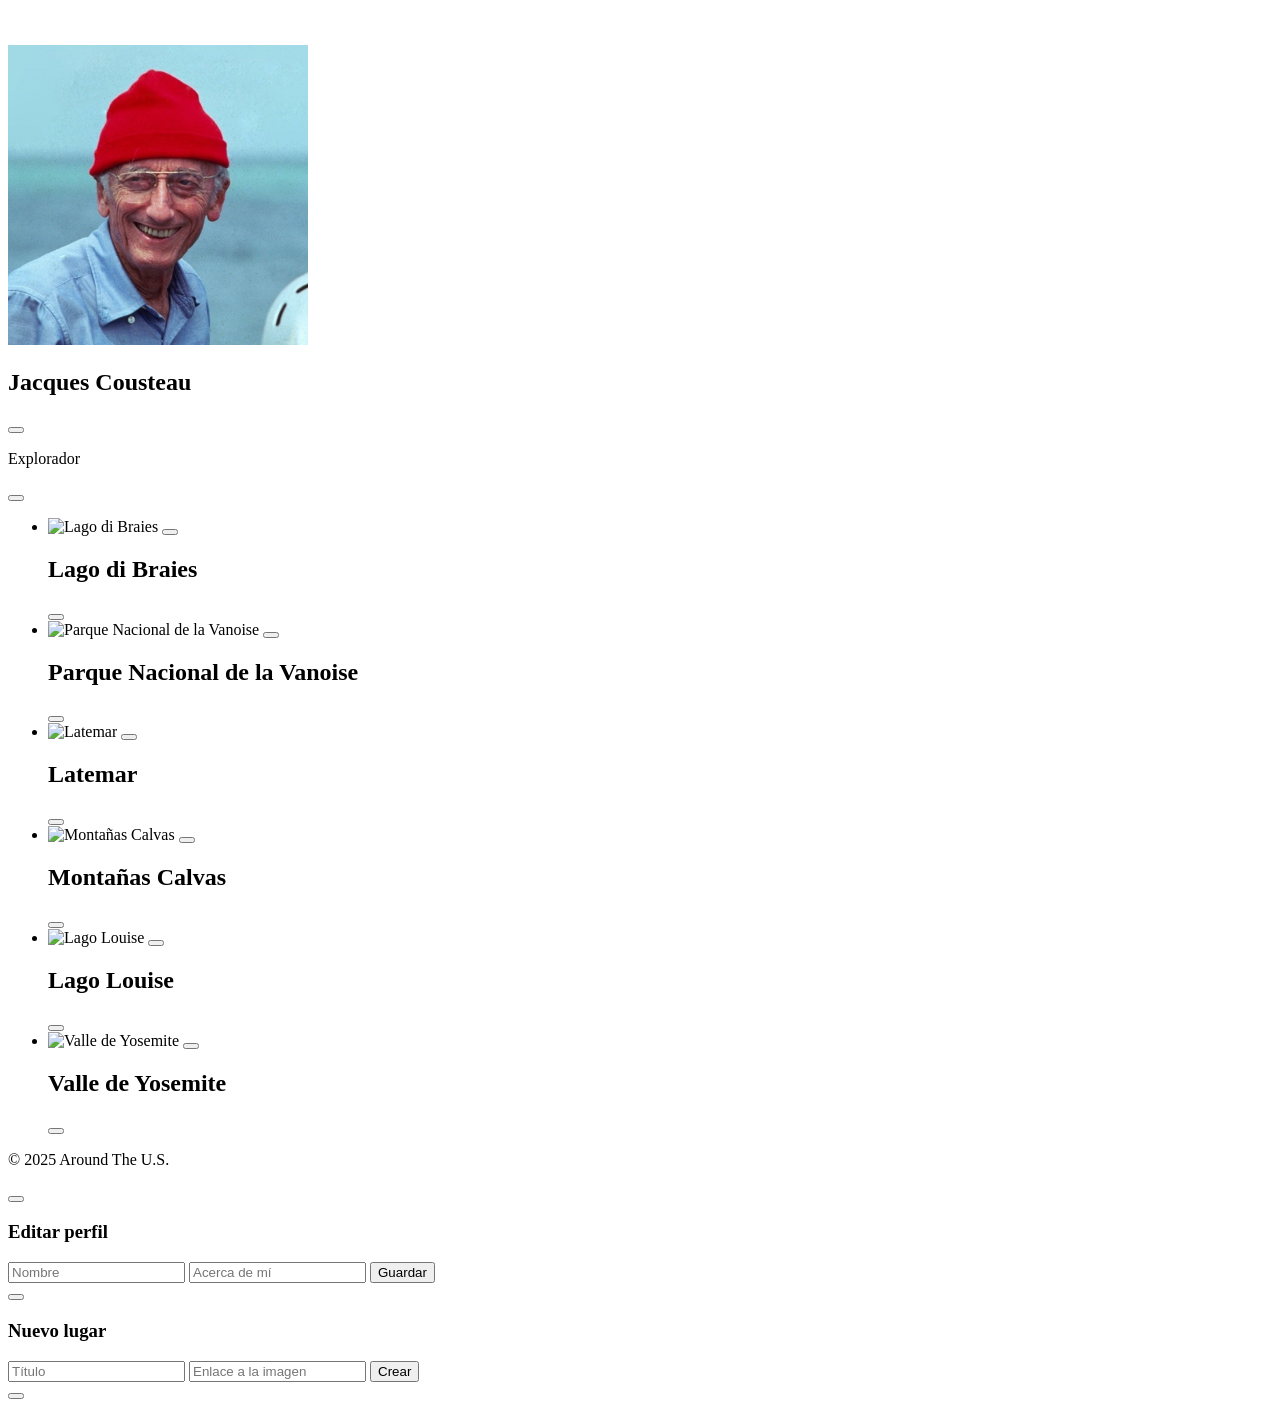
==== index.html @ 1a0306f0 "type=module" ====
<!DOCTYPE html>
<html lang="es">
  <head>
    <meta charset="UTF-8" />
    <meta content="width=device-width, initial-scale=1.0" name="viewport" />
    <meta content="ie=edge" http-equiv="X-UA-Compatible" />
    <title>Around The U.S.</title>
    <link href="./pages/index.css" rel="stylesheet" />
  </head>
  <body class="page">
    <div class="page__content">
      <header class="header page__section">
        <img
          alt="Logotipo Around The U.S."
          class="logo header__logo"
          src="./images/logo.svg"
        />
      </header>
      <main class="content">
        <section class="profile page__section">
          <img class="profile__image" src="./images/avatar.jpg" alt="Avatar" />
          <div class="profile__info">
            <h1 class="profile__title">Jacques Cousteau</h1>
            <button
              aria-label="Editar perfil"
              class="profile__edit-button"
              type="button"
            ></button>
            <p class="profile__description">Explorador</p>
          </div>
          <button
            aria-label="Agregar tarjeta"
            class="profile__add-button"
            type="button"
          ></button>
        </section>
        <section class="cards page__section">
          <ul class="cards__list">
            <!-- Aquí irán las tarjetas generadas por JS -->
          </ul>
        </section>
      </main>
      <footer class="footer page__section">
        <p class="footer__copyright">© 2025 Around The U.S.</p>
      </footer>
      <!-- Popup de edición de perfil -->
      <div class="popup" id="edit-popup">
        <div class="popup__content">
          <button
            aria-label="Cerrar ventana emergente"
            class="popup__close"
            type="button"
          ></button>
          <h3 class="popup__title">Editar perfil</h3>
          <form class="popup__form" name="edit">
            <input
              id="name"
              class="popup__input popup__input_type_name"
              name="name"
              placeholder="Nombre"
              required
              minlength="2"
              maxlength="40"
              type="text"
              autocomplete="off"
            />
            <span class="popup__error" id="name-error"></span>
            <input
              id="description"
              class="popup__input popup__input_type_description"
              name="description"
              placeholder="Acerca de mí"
              required
              minlength="2"
              maxlength="200"
              type="text"
              autocomplete="off"
            />
            <span class="popup__error" id="description-error"></span>
            <button class="button popup__button" type="submit">Guardar</button>
          </form>
        </div>
      </div>
      <!-- Popup para agregar nueva tarjeta -->
      <div class="popup" id="add-popup">
        <div class="popup__content">
          <button
            aria-label="Cerrar ventana emergente"
            class="popup__close"
            type="button"
          ></button>
          <h3 class="popup__title">Nuevo lugar</h3>
          <form class="popup__form" name="new-place">
            <input
              id="place-name"
              class="popup__input popup__input_type_card-name"
              name="place-name"
              placeholder="Título"
              required
              minlength="2"
              maxlength="30"
              type="text"
              autocomplete="off"
            />
            <span class="popup__error" id="place-name-error"></span>
            <input
              id="link"
              class="popup__input popup__input_type_url"
              name="link"
              placeholder="Enlace a la imagen"
              required
              type="url"
              autocomplete="off"
            />
            <span class="popup__error" id="link-error"></span>
            <button class="button popup__button" type="submit">Crear</button>
          </form>
        </div>
      </div>
      <!-- Popup para imagen ampliada -->
      <div class="popup" id="image-popup">
        <div class="popup__content popup__content_content_image">
          <button
            aria-label="Cerrar ventana emergente"
            class="popup__close"
            type="button"
          ></button>
          <img alt="" class="popup__image" src="#" />
          <p class="popup__caption"></p>
        </div>
      </div>
    </div>
    <template id="card-template">
      <li class="card">
        <img class="card__image" src="#" alt="" />
        <button
          aria-label="Eliminar tarjeta"
          class="card__delete-button"
          type="button"
        ></button>
        <div class="card__description">
          <h2 class="card__title"></h2>
          <button
            aria-label="Botón Me gusta"
            class="card__like-button"
            type="button"
          ></button>
        </div>
      </li>
    </template>
  </body>
  <script type="module" src="./scripts/validate.js"></script>
  <script type="module" src="./scripts/index.js"></script>
</html>
---- pages/index.css ----
@import url("../vendor/normalize.css");
@import url("../vendor/fonts.css");

@import url("../blocks/page.css");
@import url("../blocks/header.css");
@import url("../blocks/content.css");
@import url("../blocks/footer.css");
@import url("../blocks/profile.css");
@import url("../blocks/cards.css");
@import url("../blocks/card.css");
@import url("../blocks/popup.css");
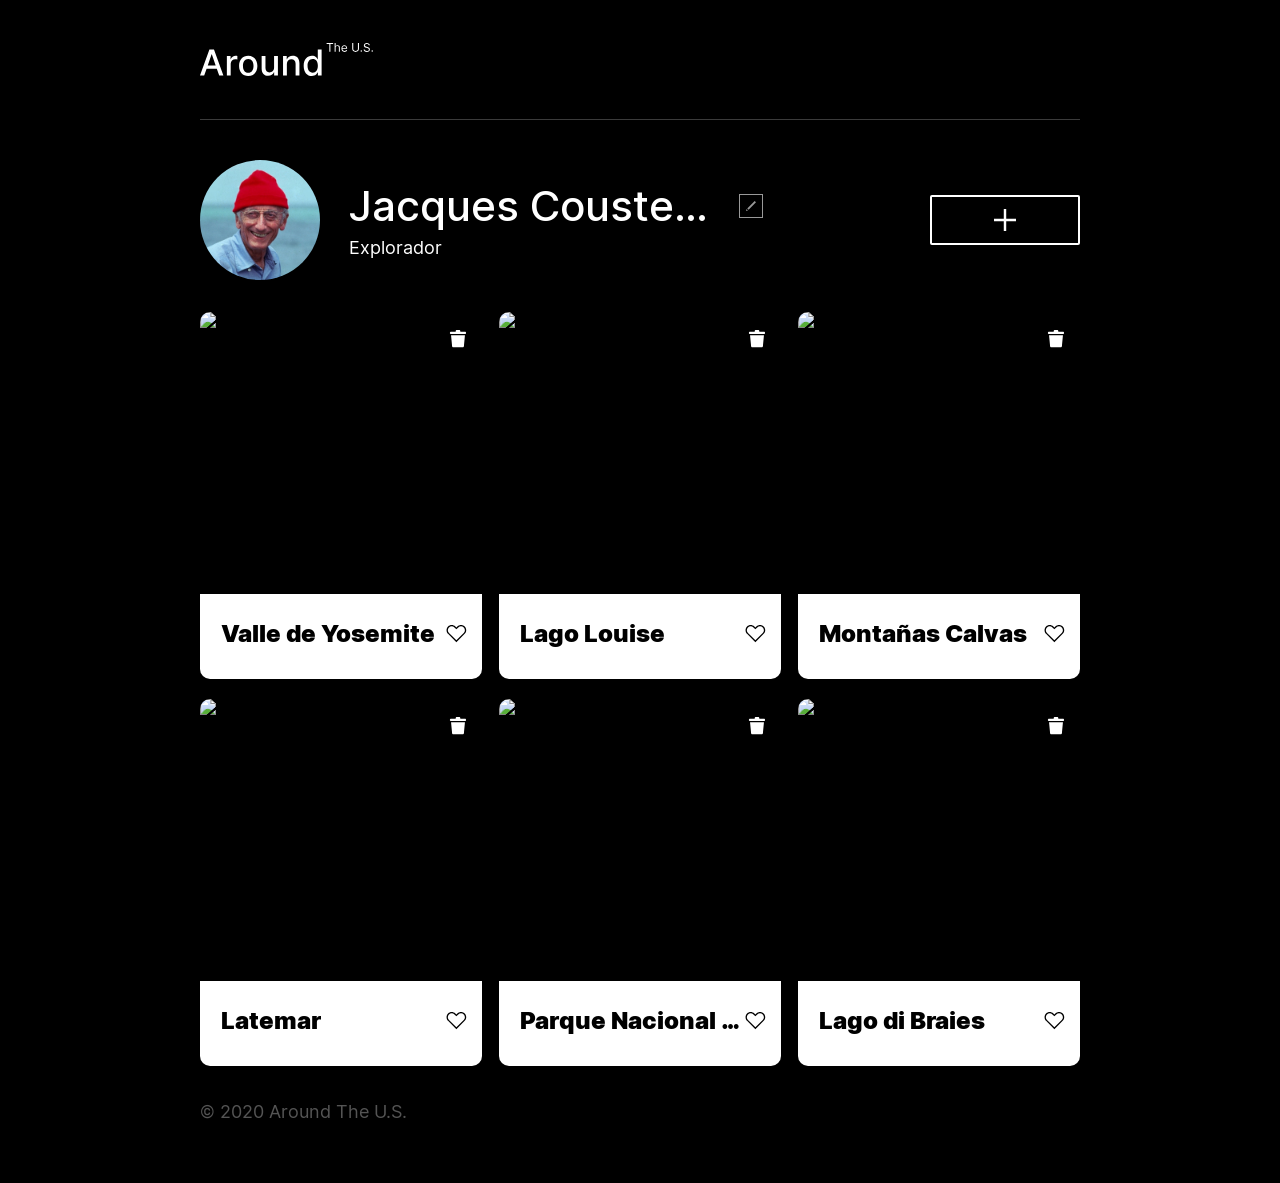
==== commit f2751baa: "Only need few changes" ====
--- a/index.html
+++ b/index.html
@@ -1,154 +1,157 @@
-<!DOCTYPE html>
-<html lang="es">
-  <head>
-    <meta charset="UTF-8" />
-    <meta content="width=device-width, initial-scale=1.0" name="viewport" />
-    <meta content="ie=edge" http-equiv="X-UA-Compatible" />
-    <title>Around The U.S.</title>
-    <link href="./pages/index.css" rel="stylesheet" />
-  </head>
-  <body class="page">
-    <div class="page__content">
-      <header class="header page__section">
-        <img
-          alt="Logotipo Around The U.S."
-          class="logo header__logo"
-          src="./images/logo.svg"
-        />
-      </header>
-      <main class="content">
-        <section class="profile page__section">
-          <img class="profile__image" src="./images/avatar.jpg" alt="Avatar" />
-          <div class="profile__info">
-            <h1 class="profile__title">Jacques Cousteau</h1>
+<DOCUMENT filename="index.html">
+  <!DOCTYPE html>
+  <html lang="es">
+    <head>
+      <meta charset="UTF-8" />
+      <meta content="width=device-width, initial-scale=1.0" name="viewport" />
+      <meta content="ie=edge" http-equiv="X-UA-Compatible" />
+      <title>Around The U.S.</title>
+      <link href="./pages/index.css" rel="stylesheet" />
+    </head>
+    <body class="page">
+      <div class="page__content">
+        <header class="header page__section">
+          <img
+            alt="Logotipo Around The U.S."
+            class="logo header__logo"
+            src="./images/logo.svg"
+          />
+        </header>
+        <main class="content">
+          <section class="profile page__section">
+            <img
+              class="profile__image"
+              src="./images/avatar.jpg"
+              alt="Avatar"
+            />
+            <div class="profile__info">
+              <h1 class="profile__title">Jacques Cousteau</h1>
+              <button
+                aria-label="Editar perfil"
+                class="profile__edit-button"
+                type="button"
+              ></button>
+              <p class="profile__description">Explorador</p>
+            </div>
             <button
-              aria-label="Editar perfil"
-              class="profile__edit-button"
+              aria-label="Agregar tarjeta"
+              class="profile__add-button"
               type="button"
             ></button>
-            <p class="profile__description">Explorador</p>
+          </section>
+          <section class="cards page__section">
+            <ul class="cards__list"></ul>
+          </section>
+        </main>
+        <footer class="footer page__section">
+          <p class="footer__copyright">&copy; 2020 Around The U.S.</p>
+        </footer>
+        <!-- Popup para editar perfil -->
+        <div class="popup" id="edit-popup">
+          <div class="popup__content">
+            <button
+              aria-label="Cerrar ventana emergente"
+              class="popup__close"
+              type="button"
+            ></button>
+            <h3 class="popup__title">Editar perfil</h3>
+            <form class="popup__form" name="edit-profile">
+              <input
+                class="popup__input popup__input_type_name"
+                id="name"
+                maxlength="40"
+                minlength="2"
+                name="name"
+                placeholder="Nombre"
+                required
+                type="text"
+              />
+              <span class="popup__error" id="name-error"></span>
+              <input
+                class="popup__input popup__input_type_link-url"
+                id="description"
+                maxlength="200"
+                minlength="2"
+                name="description"
+                placeholder="Acerca de mí"
+                required
+                type="text"
+              />
+              <span class="popup__error" id="description-error"></span>
+              <button class="button popup__button" type="submit">
+                Guardar
+              </button>
+            </form>
           </div>
+        </div>
+        <!-- Popup para agregar una tarjeta -->
+        <div class="popup" id="new-card-popup">
+          <div class="popup__content">
+            <button
+              aria-label="Cerrar ventana emergente"
+              class="popup__close"
+              type="button"
+            ></button>
+            <h3 class="popup__title">Nuevo lugar</h3>
+            <form class="popup__form" name="new-place">
+              <input
+                class="popup__input popup__input_type_name"
+                id="place-name"
+                maxlength="30"
+                minlength="2"
+                name="name"
+                placeholder="Título"
+                required
+                type="text"
+              />
+              <span class="popup__error" id="place-name-error"></span>
+              <input
+                class="popup__input popup__input_type_link-url"
+                id="link"
+                name="link"
+                placeholder="Enlace a la imagen"
+                required
+                type="url"
+              />
+              <span class="popup__error" id="link-error"></span>
+              <button class="button popup__button" type="submit">
+                Guardar
+              </button>
+            </form>
+          </div>
+        </div>
+        <!-- Popup para imagen ampliada -->
+        <div class="popup" id="image-popup">
+          <div class="popup__content popup__content_content_image">
+            <button
+              aria-label="Cerrar ventana emergente"
+              class="popup__close"
+              type="button"
+            ></button>
+            <img alt="" class="popup__image" src="#" />
+            <p class="popup__caption"></p>
+          </div>
+        </div>
+      </div>
+      <template id="card-template">
+        <li class="card">
+          <img class="card__image" src="#" alt="" />
           <button
-            aria-label="Agregar tarjeta"
-            class="profile__add-button"
+            aria-label="Eliminar tarjeta"
+            class="card__delete-button"
             type="button"
           ></button>
-        </section>
-        <section class="cards page__section">
-          <ul class="cards__list">
-            <!-- Aquí irán las tarjetas generadas por JS -->
-          </ul>
-        </section>
-      </main>
-      <footer class="footer page__section">
-        <p class="footer__copyright">© 2025 Around The U.S.</p>
-      </footer>
-      <!-- Popup de edición de perfil -->
-      <div class="popup" id="edit-popup">
-        <div class="popup__content">
-          <button
-            aria-label="Cerrar ventana emergente"
-            class="popup__close"
-            type="button"
-          ></button>
-          <h3 class="popup__title">Editar perfil</h3>
-          <form class="popup__form" name="edit">
-            <input
-              id="name"
-              class="popup__input popup__input_type_name"
-              name="name"
-              placeholder="Nombre"
-              required
-              minlength="2"
-              maxlength="40"
-              type="text"
-              autocomplete="off"
-            />
-            <span class="popup__error" id="name-error"></span>
-            <input
-              id="description"
-              class="popup__input popup__input_type_description"
-              name="description"
-              placeholder="Acerca de mí"
-              required
-              minlength="2"
-              maxlength="200"
-              type="text"
-              autocomplete="off"
-            />
-            <span class="popup__error" id="description-error"></span>
-            <button class="button popup__button" type="submit">Guardar</button>
-          </form>
-        </div>
-      </div>
-      <!-- Popup para agregar nueva tarjeta -->
-      <div class="popup" id="add-popup">
-        <div class="popup__content">
-          <button
-            aria-label="Cerrar ventana emergente"
-            class="popup__close"
-            type="button"
-          ></button>
-          <h3 class="popup__title">Nuevo lugar</h3>
-          <form class="popup__form" name="new-place">
-            <input
-              id="place-name"
-              class="popup__input popup__input_type_card-name"
-              name="place-name"
-              placeholder="Título"
-              required
-              minlength="2"
-              maxlength="30"
-              type="text"
-              autocomplete="off"
-            />
-            <span class="popup__error" id="place-name-error"></span>
-            <input
-              id="link"
-              class="popup__input popup__input_type_url"
-              name="link"
-              placeholder="Enlace a la imagen"
-              required
-              type="url"
-              autocomplete="off"
-            />
-            <span class="popup__error" id="link-error"></span>
-            <button class="button popup__button" type="submit">Crear</button>
-          </form>
-        </div>
-      </div>
-      <!-- Popup para imagen ampliada -->
-      <div class="popup" id="image-popup">
-        <div class="popup__content popup__content_content_image">
-          <button
-            aria-label="Cerrar ventana emergente"
-            class="popup__close"
-            type="button"
-          ></button>
-          <img alt="" class="popup__image" src="#" />
-          <p class="popup__caption"></p>
-        </div>
-      </div>
-    </div>
-    <template id="card-template">
-      <li class="card">
-        <img class="card__image" src="#" alt="" />
-        <button
-          aria-label="Eliminar tarjeta"
-          class="card__delete-button"
-          type="button"
-        ></button>
-        <div class="card__description">
-          <h2 class="card__title"></h2>
-          <button
-            aria-label="Botón Me gusta"
-            class="card__like-button"
-            type="button"
-          ></button>
-        </div>
-      </li>
-    </template>
-  </body>
-  <script type="module" src="./scripts/validate.js"></script>
-  <script type="module" src="./scripts/index.js"></script>
-</html>
+          <div class="card__description">
+            <h2 class="card__title"></h2>
+            <button
+              aria-label="Botón Me gusta"
+              class="card__like-button"
+              type="button"
+            ></button>
+          </div>
+        </li>
+      </template>
+    </body>
+    <script type="module" src="./scripts/index.js"></script>
+  </html>
+</DOCUMENT>
--- a/pages/index.css
+++ b/pages/index.css
@@ -1,11 +1,10 @@
-@import url("../vendor/normalize.css");
-@import url("../vendor/fonts.css");
-
-@import url("../blocks/page.css");
-@import url("../blocks/header.css");
-@import url("../blocks/content.css");
-@import url("../blocks/footer.css");
-@import url("../blocks/profile.css");
-@import url("../blocks/cards.css");
-@import url("../blocks/card.css");
-@import url("../blocks/popup.css");
+@import "../vendor/normalize.css";
+@import "../vendor/fonts.css";
+@import "../blocks/page.css";
+@import "../blocks/header.css";
+@import "../blocks/profile.css";
+@import "../blocks/cards.css";
+@import "../blocks/card.css";
+@import "../blocks/popup.css";
+@import "../blocks/footer.css";
+@import "../blocks/content.css";
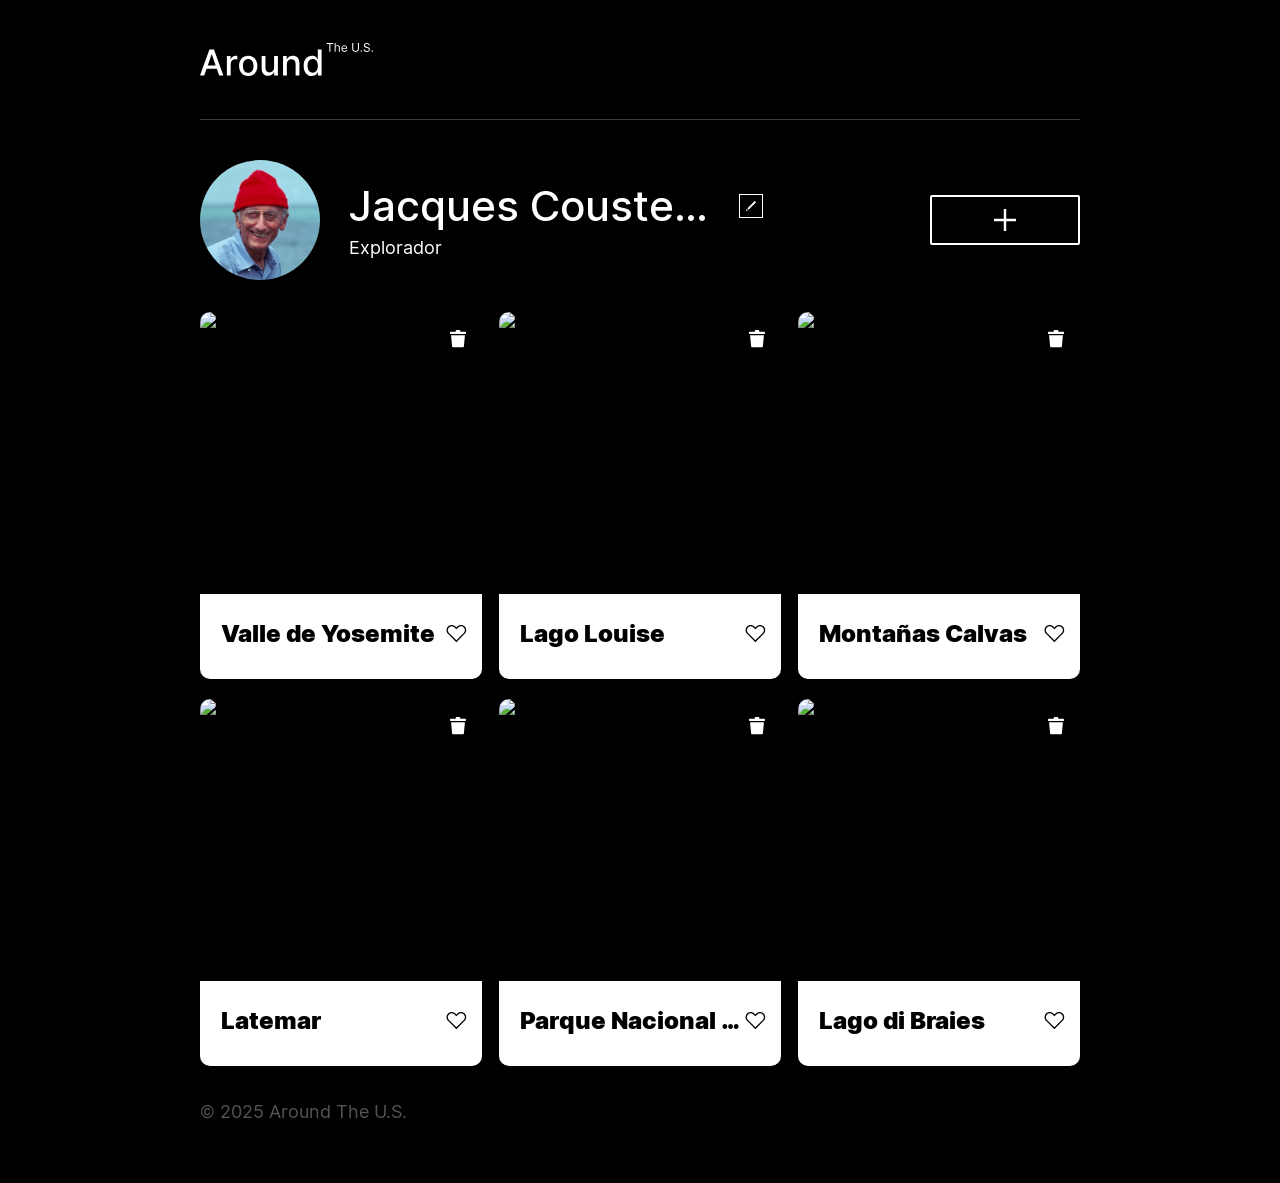
==== commit 575de712: "Final update" ====
--- a/index.html
+++ b/index.html
@@ -1,157 +1,140 @@
-<DOCUMENT filename="index.html">
-  <!DOCTYPE html>
-  <html lang="es">
-    <head>
-      <meta charset="UTF-8" />
-      <meta content="width=device-width, initial-scale=1.0" name="viewport" />
-      <meta content="ie=edge" http-equiv="X-UA-Compatible" />
-      <title>Around The U.S.</title>
-      <link href="./pages/index.css" rel="stylesheet" />
-    </head>
-    <body class="page">
-      <div class="page__content">
-        <header class="header page__section">
-          <img
-            alt="Logotipo Around The U.S."
-            class="logo header__logo"
-            src="./images/logo.svg"
+<!DOCTYPE html>
+<html lang="es">
+  <head>
+    <meta charset="UTF-8" />
+    <meta content="width=device-width, initial-scale=1.0" name="viewport" />
+    <meta content="ie=edge" http-equiv="X-UA-Compatible" />
+    <title>Around The U.S.</title>
+    <link href="./pages/index.css" rel="stylesheet" />
+  </head>
+  <body class="page">
+    <div class="page__content">
+      <header class="header page__section">
+        <img
+          alt="Logotipo Around The U.S."
+          class="logo header__logo"
+          src="./images/logo.svg"
+        />
+      </header>
+      <main class="content">
+        <section class="profile page__section">
+          <img class="profile__image" src="./images/avatar.jpg" alt="Avatar" />
+          <div class="profile__info">
+            <h1 class="profile__title">Jacques Cousteau</h1>
+            <button
+              class="profile__edit-button"
+              type="button"
+              aria-label="Editar perfil"
+            ></button>
+            <p class="profile__description">Explorador</p>
+          </div>
+          <button
+            class="profile__add-button"
+            type="button"
+            aria-label="Añadir nueva tarjeta"
+          ></button>
+        </section>
+        <section class="cards page__section">
+          <ul class="cards__list"></ul>
+        </section>
+      </main>
+      <footer class="footer page__section">
+        <p class="footer__copyright">© 2025 Around The U.S.</p>
+      </footer>
+    </div>
+
+    <!-- Popup Editar Perfil (corregido con ids/classes para profile) -->
+    <div class="popup" id="edit-popup">
+      <div class="popup__content">
+        <button class="popup__close" type="button" aria-label="Cerrar"></button>
+        <h3 class="popup__title">Editar perfil</h3>
+        <form class="popup__form" name="profile">
+          <input
+            id="name"
+            class="popup__input popup__input_type_name"
+            placeholder="Nombre"
+            required
+            minlength="2"
+            maxlength="40"
+            type="text"
+            name="name"
           />
-        </header>
-        <main class="content">
-          <section class="profile page__section">
-            <img
-              class="profile__image"
-              src="./images/avatar.jpg"
-              alt="Avatar"
-            />
-            <div class="profile__info">
-              <h1 class="profile__title">Jacques Cousteau</h1>
-              <button
-                aria-label="Editar perfil"
-                class="profile__edit-button"
-                type="button"
-              ></button>
-              <p class="profile__description">Explorador</p>
-            </div>
-            <button
-              aria-label="Agregar tarjeta"
-              class="profile__add-button"
-              type="button"
-            ></button>
-          </section>
-          <section class="cards page__section">
-            <ul class="cards__list"></ul>
-          </section>
-        </main>
-        <footer class="footer page__section">
-          <p class="footer__copyright">&copy; 2020 Around The U.S.</p>
-        </footer>
-        <!-- Popup para editar perfil -->
-        <div class="popup" id="edit-popup">
-          <div class="popup__content">
-            <button
-              aria-label="Cerrar ventana emergente"
-              class="popup__close"
-              type="button"
-            ></button>
-            <h3 class="popup__title">Editar perfil</h3>
-            <form class="popup__form" name="edit-profile">
-              <input
-                class="popup__input popup__input_type_name"
-                id="name"
-                maxlength="40"
-                minlength="2"
-                name="name"
-                placeholder="Nombre"
-                required
-                type="text"
-              />
-              <span class="popup__error" id="name-error"></span>
-              <input
-                class="popup__input popup__input_type_link-url"
-                id="description"
-                maxlength="200"
-                minlength="2"
-                name="description"
-                placeholder="Acerca de mí"
-                required
-                type="text"
-              />
-              <span class="popup__error" id="description-error"></span>
-              <button class="button popup__button" type="submit">
-                Guardar
-              </button>
-            </form>
-          </div>
-        </div>
-        <!-- Popup para agregar una tarjeta -->
-        <div class="popup" id="new-card-popup">
-          <div class="popup__content">
-            <button
-              aria-label="Cerrar ventana emergente"
-              class="popup__close"
-              type="button"
-            ></button>
-            <h3 class="popup__title">Nuevo lugar</h3>
-            <form class="popup__form" name="new-place">
-              <input
-                class="popup__input popup__input_type_name"
-                id="place-name"
-                maxlength="30"
-                minlength="2"
-                name="name"
-                placeholder="Título"
-                required
-                type="text"
-              />
-              <span class="popup__error" id="place-name-error"></span>
-              <input
-                class="popup__input popup__input_type_link-url"
-                id="link"
-                name="link"
-                placeholder="Enlace a la imagen"
-                required
-                type="url"
-              />
-              <span class="popup__error" id="link-error"></span>
-              <button class="button popup__button" type="submit">
-                Guardar
-              </button>
-            </form>
-          </div>
-        </div>
-        <!-- Popup para imagen ampliada -->
-        <div class="popup" id="image-popup">
-          <div class="popup__content popup__content_content_image">
-            <button
-              aria-label="Cerrar ventana emergente"
-              class="popup__close"
-              type="button"
-            ></button>
-            <img alt="" class="popup__image" src="#" />
-            <p class="popup__caption"></p>
-          </div>
-        </div>
+          <span id="name-error" class="popup__error"></span>
+          <input
+            id="description"
+            class="popup__input popup__input_type_description"
+            placeholder="Acerca de mí"
+            required
+            minlength="2"
+            maxlength="200"
+            type="text"
+            name="description"
+          />
+          <span id="description-error" class="popup__error"></span>
+          <button class="popup__button" type="submit">Guardar</button>
+        </form>
       </div>
-      <template id="card-template">
-        <li class="card">
-          <img class="card__image" src="#" alt="" />
+    </div>
+
+    <!-- Popup Nuevo Lugar (corregido con class para focus) -->
+    <div class="popup" id="new-card-popup">
+      <div class="popup__content">
+        <button class="popup__close" type="button" aria-label="Cerrar"></button>
+        <h3 class="popup__title">Nuevo lugar</h3>
+        <form class="popup__form" name="new-place">
+          <input
+            id="card-name"
+            class="popup__input popup__input_type_card-name"
+            placeholder="Título"
+            required
+            minlength="2"
+            maxlength="30"
+            type="text"
+            name="name"
+          />
+          <span id="card-name-error" class="popup__error"></span>
+          <input
+            id="card-link"
+            class="popup__input popup__input_type_url"
+            placeholder="Enlace a la imagen"
+            required
+            type="url"
+            name="link"
+          />
+          <span id="card-link-error" class="popup__error"></span>
+          <button class="popup__button" type="submit">Guardar</button>
+        </form>
+      </div>
+    </div>
+
+    <!-- Popup Imagen (sin cambios) -->
+    <div class="popup popup_type_image" id="image-popup">
+      <div class="popup__content popup__content_content_image">
+        <button class="popup__close" type="button" aria-label="Cerrar"></button>
+        <img alt="" class="popup__image" src="#" />
+        <p class="popup__caption"></p>
+      </div>
+    </div>
+
+    <!-- Template para Cards (sin cambios) -->
+    <template id="card-template">
+      <li class="card">
+        <img class="card__image" src="#" alt="" />
+        <button
+          aria-label="Eliminar tarjeta"
+          class="card__delete-button"
+          type="button"
+        ></button>
+        <div class="card__description">
+          <h2 class="card__title"></h2>
           <button
-            aria-label="Eliminar tarjeta"
-            class="card__delete-button"
+            aria-label="Botón Me gusta"
+            class="card__like-button"
             type="button"
           ></button>
-          <div class="card__description">
-            <h2 class="card__title"></h2>
-            <button
-              aria-label="Botón Me gusta"
-              class="card__like-button"
-              type="button"
-            ></button>
-          </div>
-        </li>
-      </template>
-    </body>
-    <script type="module" src="./scripts/index.js"></script>
-  </html>
-</DOCUMENT>
+        </div>
+      </li>
+    </template>
+  </body>
+  <script type="module" src="./scripts/index.js"></script>
+</html>
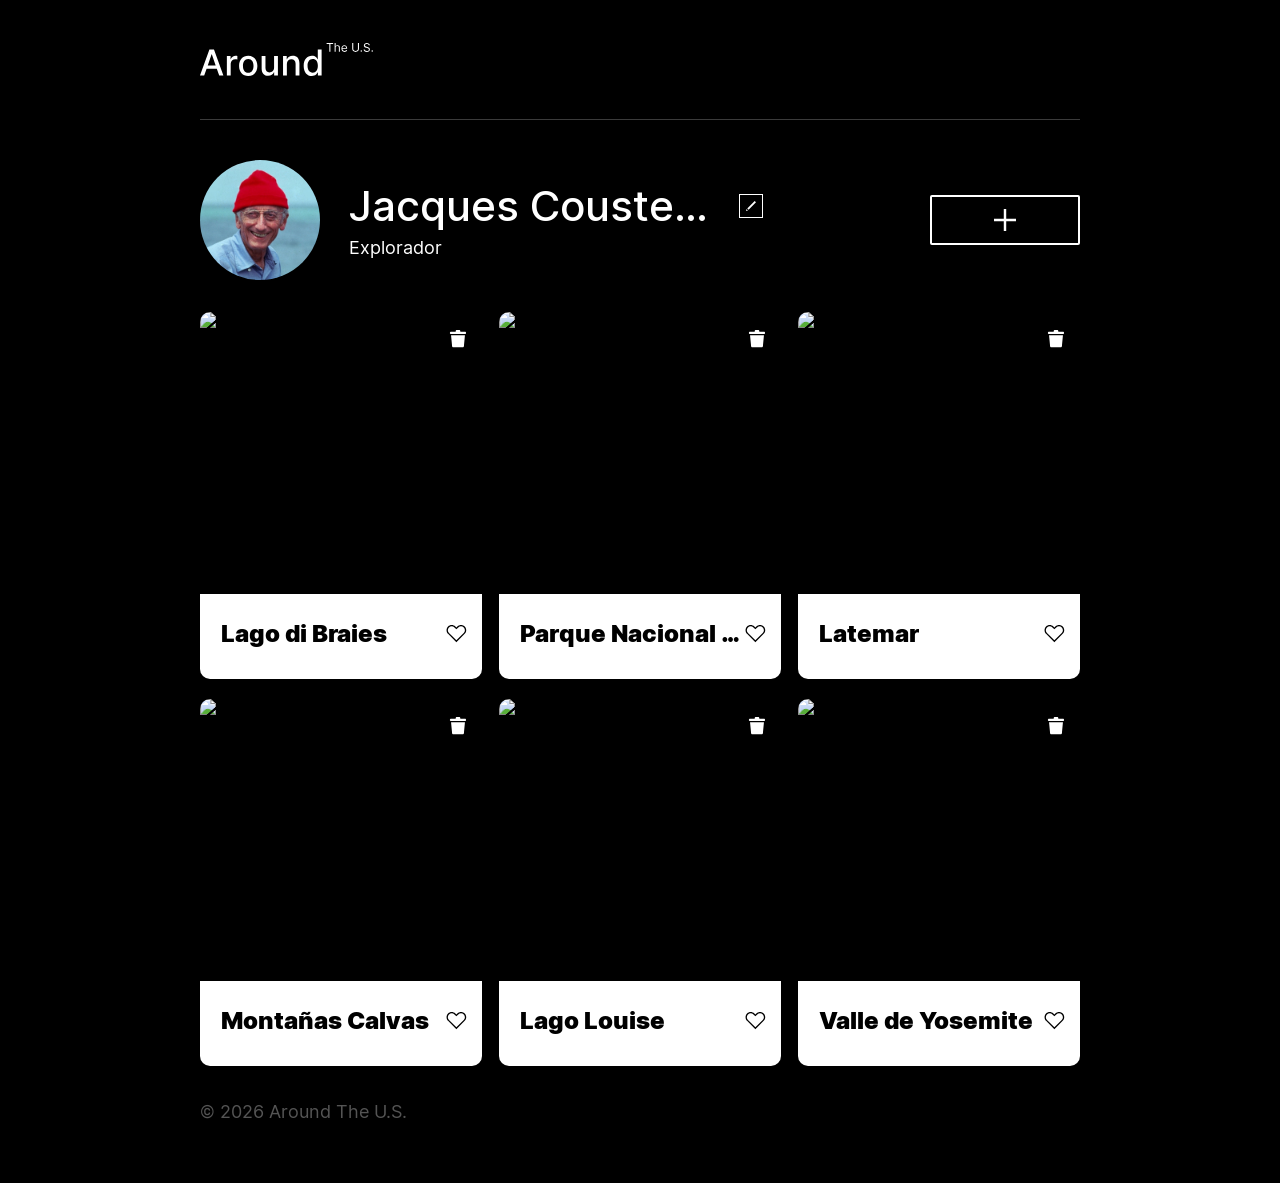
==== commit e5d824d9: "happy new year 2026" ====
--- a/index.html
+++ b/index.html
@@ -39,7 +39,7 @@
         </section>
       </main>
       <footer class="footer page__section">
-        <p class="footer__copyright">© 2025 Around The U.S.</p>
+        <p class="footer__copyright">© 2026 Around The U.S.</p>
       </footer>
     </div>
 
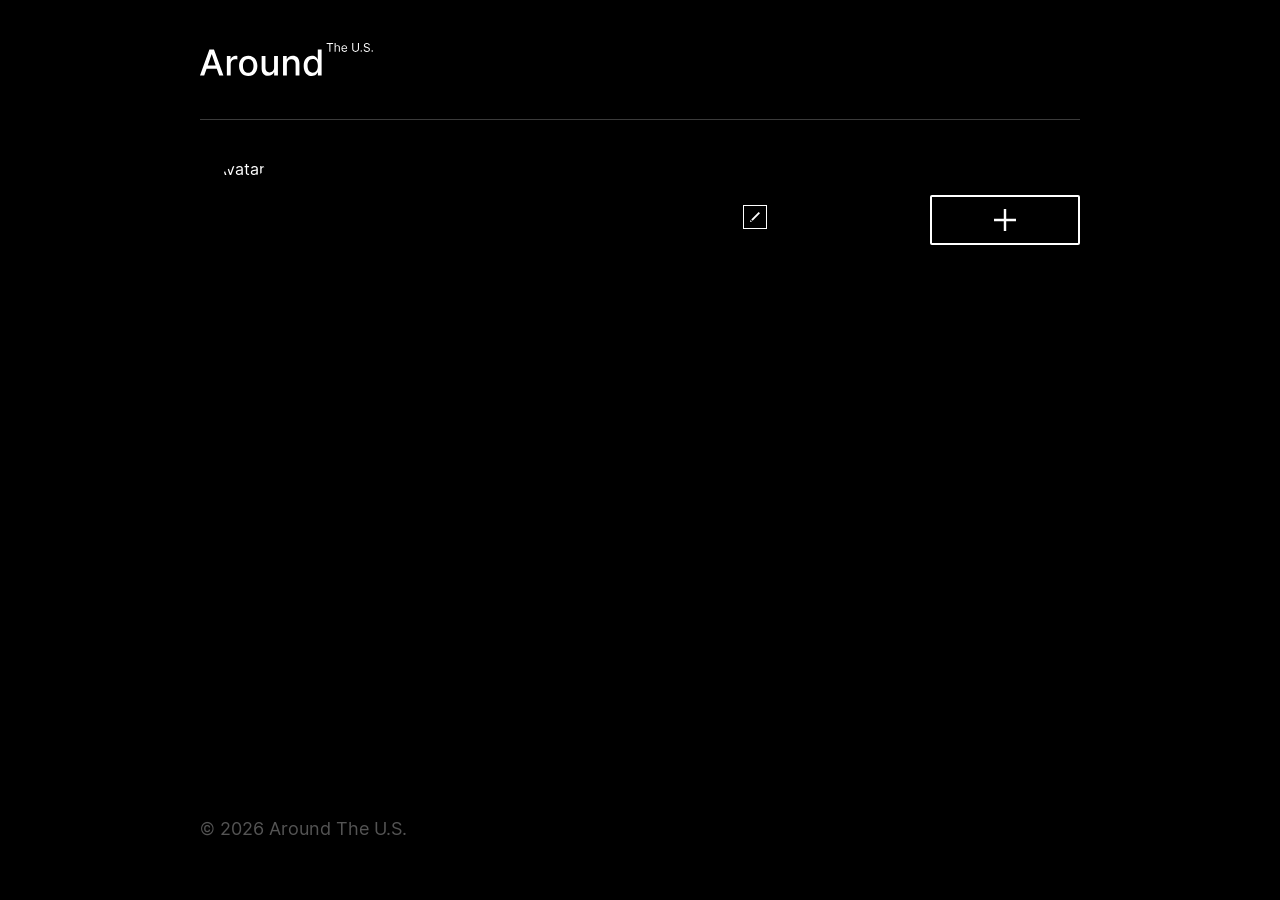
==== commit 3fc0887f: "First Riview" ====
--- a/index.html
+++ b/index.html
@@ -18,20 +18,30 @@
       </header>
       <main class="content">
         <section class="profile page__section">
-          <img class="profile__image" src="./images/avatar.jpg" alt="Avatar" />
+          <div class="profile__avatar-container">
+            <!-- Nuevo contenedor para overlay -->
+            <img class="profile__image" src="" alt="Avatar" />
+            <!-- Cambiado: src vacío, se carga desde server -->
+            <button
+              class="profile__edit-avatar-button"
+              type="button"
+              aria-label="Editar avatar"
+            ></button>
+            <!-- Nuevo botón para editar avatar -->
+          </div>
           <div class="profile__info">
-            <h1 class="profile__title">Jacques Cousteau</h1>
+            <h1 class="profile__title"></h1>
+            <p class="profile__description"></p>
             <button
               class="profile__edit-button"
               type="button"
               aria-label="Editar perfil"
             ></button>
-            <p class="profile__description">Explorador</p>
           </div>
           <button
             class="profile__add-button"
             type="button"
-            aria-label="Añadir nueva tarjeta"
+            aria-label="Agregar card"
           ></button>
         </section>
         <section class="cards page__section">
@@ -39,67 +49,97 @@
         </section>
       </main>
       <footer class="footer page__section">
-        <p class="footer__copyright">© 2026 Around The U.S.</p>
+        <p class="footer__copyright">&copy; 2026 Around The U.S.</p>
       </footer>
     </div>
 
-    <!-- Popup Editar Perfil (corregido con ids/classes para profile) -->
-    <div class="popup" id="edit-popup">
+    <!-- Popup Edit Profile -->
+    <div class="popup popup_type_edit" id="edit-popup">
       <div class="popup__content">
         <button class="popup__close" type="button" aria-label="Cerrar"></button>
         <h3 class="popup__title">Editar perfil</h3>
-        <form class="popup__form" name="profile">
+        <form
+          class="popup__form"
+          name="edit-profile"
+          novalidate
+          autocomplete="off"
+        >
           <input
+            class="popup__input"
             id="name"
-            class="popup__input popup__input_type_name"
+            name="name"
             placeholder="Nombre"
             required
+            type="text"
             minlength="2"
             maxlength="40"
-            type="text"
-            name="name"
+            autocomplete="name"
           />
           <span id="name-error" class="popup__error"></span>
           <input
-            id="description"
-            class="popup__input popup__input_type_description"
+            class="popup__input"
+            id="about"
+            name="about"
             placeholder="Acerca de mí"
             required
+            type="text"
             minlength="2"
             maxlength="200"
-            type="text"
-            name="description"
+            autocomplete="work"
           />
-          <span id="description-error" class="popup__error"></span>
+          <span id="about-error" class="popup__error"></span>
           <button class="popup__button" type="submit">Guardar</button>
         </form>
       </div>
     </div>
 
-    <!-- Popup Nuevo Lugar (corregido con class para focus) -->
-    <div class="popup" id="new-card-popup">
+    <!-- Popup Edit Avatar -->
+    <div class="popup popup_type_edit_avatar" id="edit-avatar-popup">
+      <div class="popup__content">
+        <button class="popup__close" type="button" aria-label="Cerrar"></button>
+        <h3 class="popup__title">Cambiar foto de perfil</h3>
+        <form class="popup__form" name="edit-avatar" novalidate>
+          <input
+            class="popup__input"
+            id="avatar"
+            name="avatar"
+            placeholder="URL de la imagen"
+            required
+            type="url"
+            autocomplete="url"
+          />
+          <span id="avatar-error" class="popup__error"></span>
+          <button class="popup__button" type="submit">Guardar</button>
+        </form>
+      </div>
+    </div>
+
+    <!-- Popup New Card -->
+    <div class="popup popup_type_new-card" id="new-card-popup">
       <div class="popup__content">
         <button class="popup__close" type="button" aria-label="Cerrar"></button>
         <h3 class="popup__title">Nuevo lugar</h3>
-        <form class="popup__form" name="new-place">
+        <form class="popup__form" name="new-place" novalidate>
           <input
+            class="popup__input"
             id="card-name"
-            class="popup__input popup__input_type_card-name"
+            name="name"
             placeholder="Título"
             required
+            type="text"
             minlength="2"
             maxlength="30"
-            type="text"
-            name="name"
+            autocomplete="country-name"
           />
           <span id="card-name-error" class="popup__error"></span>
           <input
+            class="popup__input"
             id="card-link"
-            class="popup__input popup__input_type_url"
+            name="link"
             placeholder="Enlace a la imagen"
             required
             type="url"
-            name="link"
+            autocomplete="url"
           />
           <span id="card-link-error" class="popup__error"></span>
           <button class="popup__button" type="submit">Guardar</button>
@@ -107,7 +147,7 @@
       </div>
     </div>
 
-    <!-- Popup Imagen (sin cambios) -->
+    <!-- Popup Imagen -->
     <div class="popup popup_type_image" id="image-popup">
       <div class="popup__content popup__content_content_image">
         <button class="popup__close" type="button" aria-label="Cerrar"></button>
@@ -116,7 +156,16 @@
       </div>
     </div>
 
-    <!-- Template para Cards (sin cambios) -->
+    <!-- Nuevo Popup Confirmación Delete -->
+    <div class="popup popup_type_confirm" id="confirm-delete-popup">
+      <div class="popup__content">
+        <button class="popup__close" type="button" aria-label="Cerrar"></button>
+        <h2 class="popup__title">¿Estás seguro/a?</h2>
+        <button class="popup__confirm-button" type="button">Sí</button>
+      </div>
+    </div>
+
+    <!-- Template para Cards -->
     <template id="card-template">
       <li class="card">
         <img class="card__image" src="#" alt="" />
